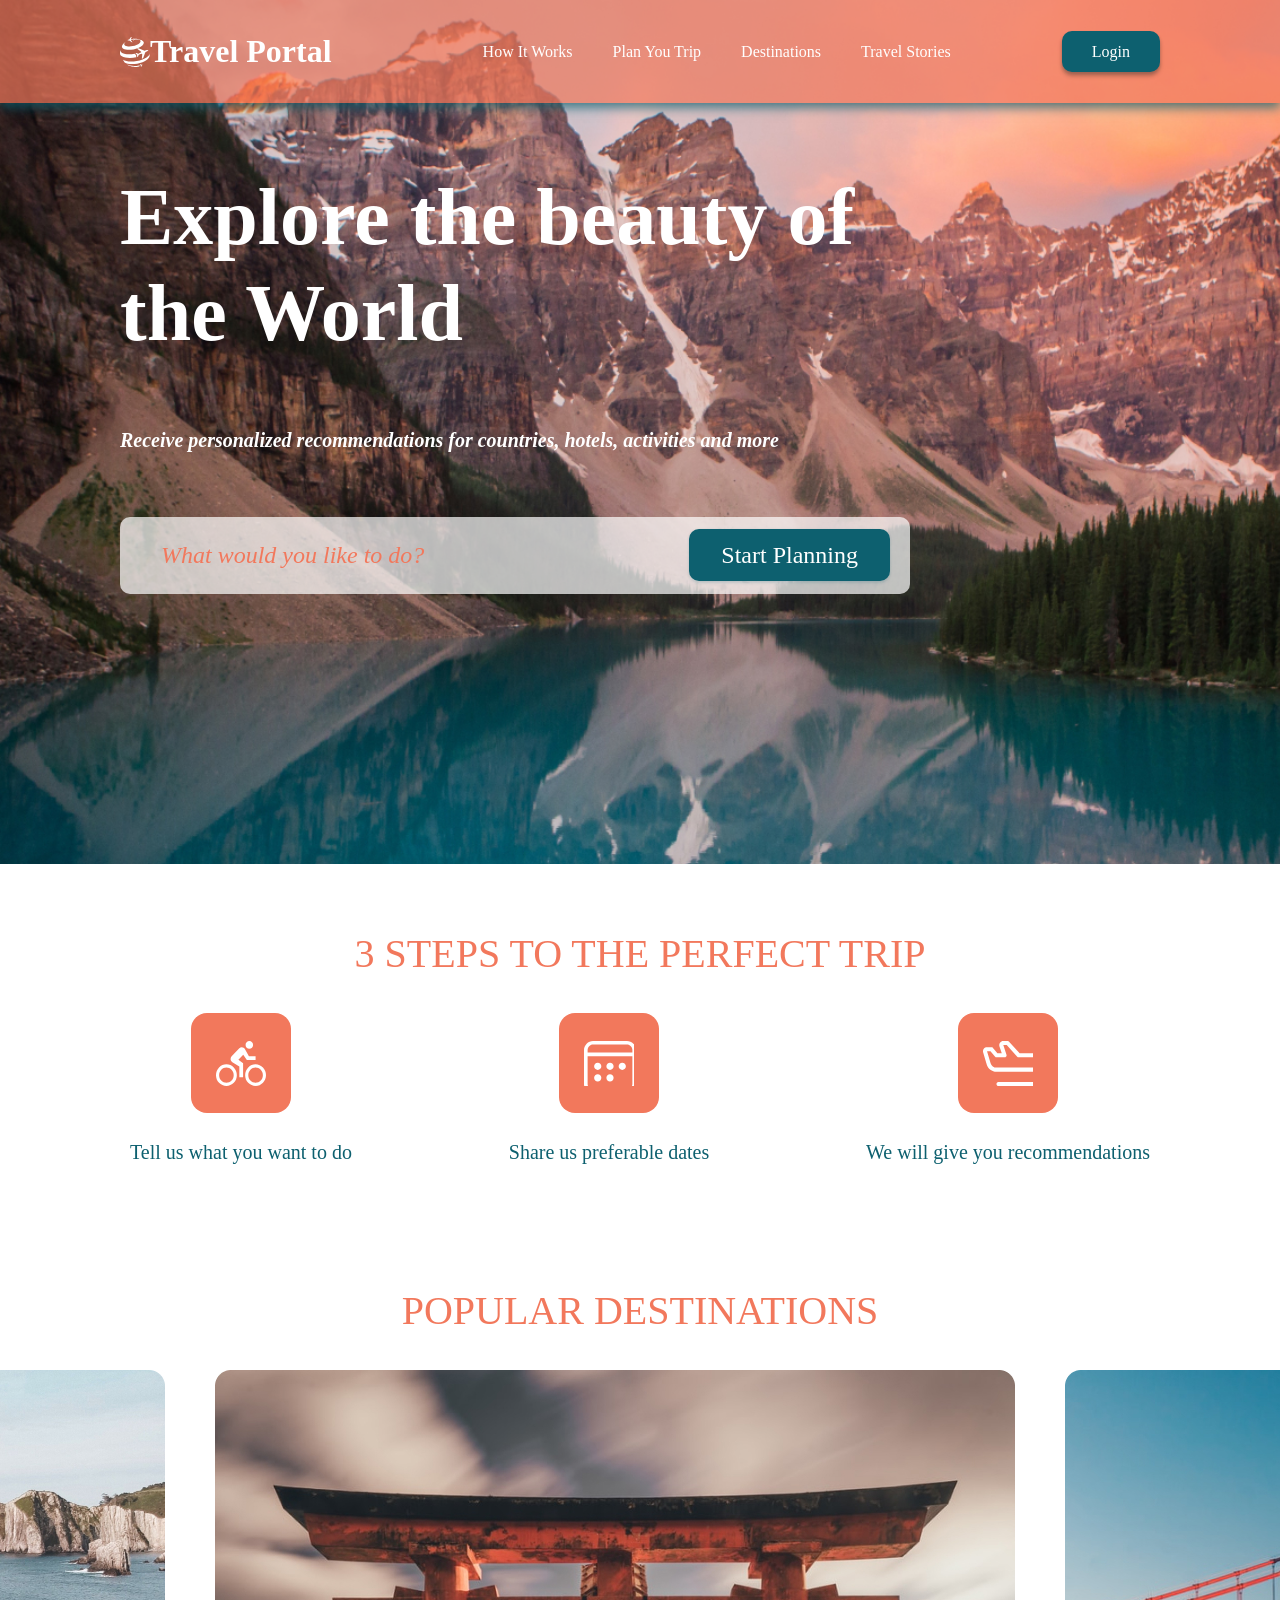
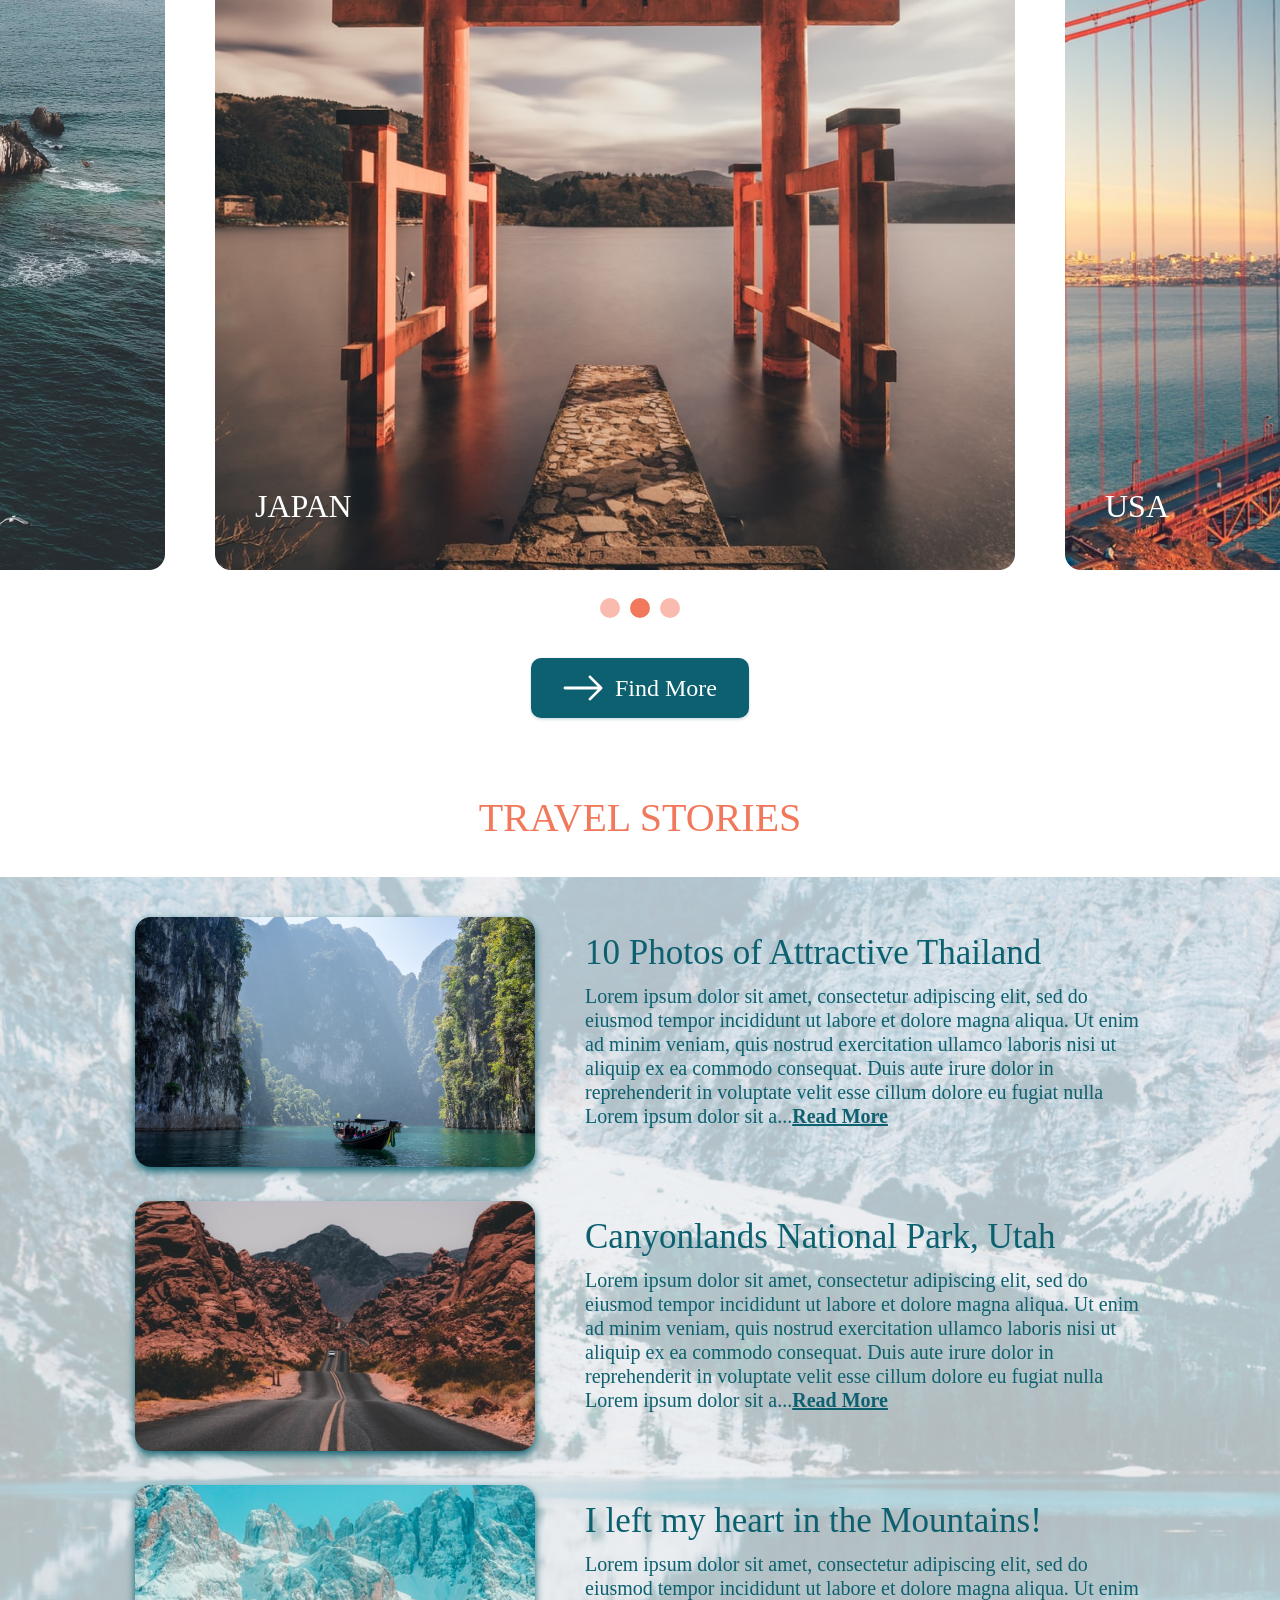
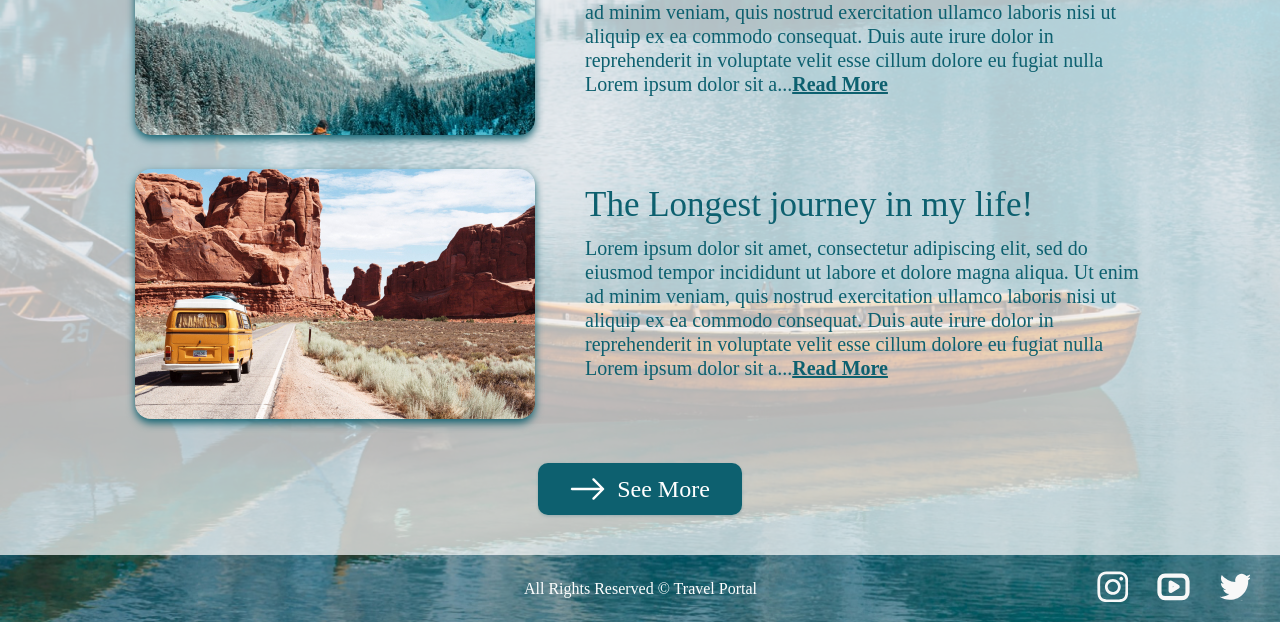
==== travel/index.html @ 85b01e24 "feat: popup" ====
<!DOCTYPE html>
<html lang="zxx">
<head>
    <meta charset="UTF-8">
    <meta http-equiv="X-UA-Compatible" content="IE=edge">
    <meta name="viewport" content="width=device-width, initial-scale=1.0">
    <title>travel</title>
    <link rel="stylesheet" href="../travel/style.css">
</head>
<body>
    <div class="pop-up hidden">
        <div class="pop-up_content">
            <p class="pop-up_name">Log in to your account</p>
            <div>
                <button class="facebook_button"><span class="ico ico_facebook"></span>Sign In with Facebook</button>
            </div>
            <div>
                <button class="google_button"><span class="ico ico_google"></span>Sign In with Google</button>
            </div>
            <div class="OR_popup">
                <div><img src="../travel/images/Line 1.jpg" alt="line"></div>
                <p class="OR_text">or</p>
                <div><img src="../travel/images/Line 2.jpg" alt="line"></div>
            </div>
        </div>
    </div>
<div class="backgraund_header_preview">
        <header class="header">
            <div class="header_rectangle">
                <div class="logo_line">
                    <a href="#" class="logo">
                        <object type="image/svg+xml" data="../travel/images/VectorHeader.svg" class="logo_object"></object>
                    </a>
                    <p class="logo_name">Travel Portal</p>
                </div>
                <nav class="header_navigation">
                    <ul class="navigation">
                        <li class="navigation_link"><a href="#steps">How It Works</a></li>
                        <li class="navigation_link"><a href="#steps">Plan You Trip</a></li>
                        <li class="navigation_link"><a href="#dest">Destinations</a></li>
                        <li class="navigation_link"><a href="#story">Travel Stories</a></li>
                        <li class="navigation_link Account">Account</li>
                        <li class="navigation_link SocialMedia"><a href="#footer">Social Media</a></li>
                    </ul>
                </nav>
                <span class="hamburger">
                    <span class="hamburger_line"></span>
                </span>
                <div class="header_button">
                    <button class="button_login">Login</button>
                </div>
            </div>
        </header>
        <main class="main">
            <section class="preview">
                <div class="explore_rectangle">
                    <h1>Explore the beauty of the World</h1>
                    <p class="explore_text">Receive personalized recommendations for countries, hotels, activities and more</p>
                    <div class="search_rectangle">
                        <p class="search_text">What would you like to do?</p>
                        <div class="search_button">
                            <button class="button">Start Planning</button>
                        </div>
                    </div>
                </div>
            </section>
</div>
            <section class="steps">
                <div  class="stepsh2">
                    <h2><a name="steps"></a>3 STEPS TO THE PERFECT TRIP</h2>
                </div>
                <div class="three_steps">
                    <div class="step">
                        <div class="step_icon">
                            <span class="icon_square">
                                <span class="ico ico_bycicle"></span>
                            </span>
                        </div>
                        <h4>Tell us what you want to do</h4>
                    </div>
                    <div class="step">
                        <div class="step_icon">
                            <span class="icon_square">
                                <span class="ico ico_calendar"></span>
                            </span>
                        </div>
                        <h4>Share us preferable dates</h4>
                    </div>
                    <div class="step">
                        <div class="step_icon">
                            <span class="icon_square">
                                <span class="ico ico_fly"></span>
                            </span>
                        </div>
                        <h4>We will give you recommendations</h4>
                    </div>            
                </div>
            </section>
            <section class="destinations">
                <div class="destinations_name">
                    <h2><a name="dest"></a>POPULAR DESTINATIONS</h2>
                </div>
                <div class="destination">
                    <div class="destination1">
                        <div class="destination_img">
                            <img src="../travel/images/Rectangle 23.jpg" alt="SPAIN">
                            <p class="destination_text">SPAIN</p>
                        </div>
                    </div>
                    <div class="destination2">
                        <div class="destination_img">
                            <img src="../travel/images/Rectangle 24.jpg" alt="JAPAN">
                            <p class="destination_text">JAPAN</p>
                        </div>
                    </div>
                    <div class="destination2S">
                        <div class="destinationS_img">
                            <img src="../travel/images/Rectangle 23S.jpg" alt="SPAIN">
                            <p class="destinationS_text">SPAIN</p>
                        </div>
                    </div>
                    <div class="destination3">
                        <div class="destination_img">
                            <img src="../travel/images/Rectangle 25.jpg" alt="USA">
                            <p class="destination_text">USA</p>
                        </div>
                    </div>
                </div>
                <div class="ellipse">
                    <span class="ellipse1"></span>
                    <span class="ellipse2"></span>
                    <span class="ellipse3"></span>
                </div>
                <div class="destination_button">
                    <button class="button button_dist"><img class="buttondist_img" src="../travel/images/arrow.svg" alt="butdistim"><img class="buttondistS_img" src="../travel/images/arrS.svg" alt="butdistim">Find More</button>
                </div>
            </section>
            <section class="stories">
                <div class="storie_name">
                    <h2><a name="story"></a>TRAVEL STORIES</h2>
                </div>
                <div class="backgroundstoriefoot">
                <div class="fon">
                    <div class="stories4">
                        <div class="story">
                            <div class="story_img1">
                                <img class="story_img" src="../travel/images/Rectangle 29.jpg" alt="Thailand">
                                <img class="storyS_img" src="../travel/images/Rectangle15S.jpg" alt="Thailand">
                            </div>
                            <div class="story_info">
                                <h3>10 Photos of Attractive Thailand</h3>
                                <p class="story_text">Lorem ipsum dolor sit amet, consectetur adipiscing elit, sed do eiusmod tempor incididunt ut labore et dolore magna aliqua. Ut enim ad minim veniam, quis nostrud exercitation ullamco laboris nisi ut aliquip ex ea commodo consequat. Duis aute irure dolor in reprehenderit in voluptate velit esse cillum dolore eu fugiat nulla Lorem ipsum dolor sit a...<a href="#"><b><u>Read More</u></b></a></p>
                            </div>
                        </div>
                        <div class="story">
                            <div class="story_img2">
                                <img class="story_img" src="../travel/images/Rectangle 30.jpg" alt="USA">
                                <img class="storyS_img" src="../travel/images/Rectangle16S.jpg" alt="USA">
                            </div>
                            <div class="story_info">
                                <h3>Canyonlands National Park, Utah</h3>
                                <p class="story_text">Lorem ipsum dolor sit amet, consectetur adipiscing elit, sed do eiusmod tempor incididunt ut labore et dolore magna aliqua. Ut enim ad minim veniam, quis nostrud exercitation ullamco laboris nisi ut aliquip ex ea commodo consequat. Duis aute irure dolor in reprehenderit in voluptate velit esse cillum dolore eu fugiat nulla Lorem ipsum dolor sit a...<a href="#"><b><u>Read More</u></b></a></p>
                            </div>
                        </div>
                        <div class="story">
                            <div class="story_img3">
                                <img class="story_img" src="../travel/images/Rectangle 31.jpg" alt="Mountain">
                                <img class="storyS_img" src="../travel/images/Rectangle27S.jpg" alt="Mountain">
                            </div>
                            <div class="story_info">
                                <h3>I left my heart in the Mountains!</h3>
                                <p class="story_text">Lorem ipsum dolor sit amet, consectetur adipiscing elit, sed do eiusmod tempor incididunt ut labore et dolore magna aliqua. Ut enim ad minim veniam, quis nostrud exercitation ullamco laboris nisi ut aliquip ex ea commodo consequat. Duis aute irure dolor in reprehenderit in voluptate velit esse cillum dolore eu fugiat nulla Lorem ipsum dolor sit a...<a href="#"><b><u>Read More</u></b></a></p>
                            </div>
                        </div>
                        <div class="story">
                            <div class="story_img4">
                                <img class="story_img" src="../travel/images/Rectangle 32.jpg" alt="Journey">
                                <img class="storyS_img" src="../travel/images/Rectangle17S.jpg" alt="Journey">
                            </div>
                            <div class="story_info">
                                <h3>The Longest journey in my life!</h3>
                                <p class="story_text">Lorem ipsum dolor sit amet, consectetur adipiscing elit, sed do eiusmod tempor incididunt ut labore et dolore magna aliqua. Ut enim ad minim veniam, quis nostrud exercitation ullamco laboris nisi ut aliquip ex ea commodo consequat. Duis aute irure dolor in reprehenderit in voluptate velit esse cillum dolore eu fugiat nulla Lorem ipsum dolor sit a...<a href="#"><b><u>Read More</u></b></a></p>
                            </div>
                        </div>
                    </div>
                    <div class="stories_button">
                        <button class="button button_story"><img class="buttonstory_img" src="../travel/images/arrow.svg" alt="butstor"><img class="buttondistS_img" src="../travel/images/arrS.svg" alt="butdistim">See More</button>
                    </div>
                </div>
                    <footer>
                        <div class="text">
                            <p class="text_footer">All Rights Reserved © Travel Portal</p>
                        </div>    
                        <div class="social"><a name="footer"></a>
                            <ul class="footer_ico">
                                <a href="https://rs.school/js-stage0/" target="_blank"><li class="ico ico_insta"></li></a>
                                <a href="https://github.com/IlyaPluh" target="_blank"><li class="ico ico_youtube"></li> </a>                                  
                                <a href="https://www.linkedin.com/in/ilyaandryianau/" target="_blank"><li class="ico ico_twitter"></li></a>
                            </ul>
                        </div>
                    </footer>
                </div>    
            </section>
        </main>
        <script src="https://code.jquery.com/jquery-3.3.1.js"></script>
        <script src="../travel/index.js"></script>
    </body>
</html>
---- travel/style.css ----
html {
    scroll-behavior: smooth;
    /* overflow-x: hidden; */
  }

body {
    max-width: 1440px;
    margin: 0 auto;
    padding: 0; 
}

a {
    text-decoration: none;
    color: inherit;
}

h1 {
    font-family: 'Aleo';
    font-style: normal;
    font-weight: 700;
    font-size: 80px;
    line-height: 96px;
    color: #FFFFFF;
}

h2 {
    font-family: 'Red Hat Text';
    font-style: normal;
    font-weight: 500;
    font-size: 40px;
    line-height: 53px;
    color: #F2785C;
}

h3 {
    font-family: 'Aleo';
    font-style: normal;
    font-weight: 400;
    font-size: 35px;
    line-height: 42px;
    color: #0D606F;
    /* margin: 0 0 40px 0; */
    margin: 0;
}

h4 {
    font-family: 'Aleo';
    font-style: normal;
    font-weight: 400;
    font-size: 20px;
    line-height: 24px;
    color: #0D606F;
}


/* Создаем popup */
.pop-up {
    display: flex;
    align-items: center;
    justify-content: center;
    width: 100%;
    height: 100%;
    position: fixed;
    left: 0;
    top: 0;
    background-color: rgba(20,20,20, 0.3);
    z-index: 1;
}
.hidden {
    visibility: hidden;
}
.pop-up_content {
    /* position: relative; */
    overflow: auto;
    width: 650px;
    height: 90%;
    background: linear-gradient(177.09deg, #FFFFFF 6.15%, #0D606F 202.69%);
    box-shadow: 0px 4px 4px rgba(0, 0, 0, 0.25);
    border-radius: 16px;
    display: flex;
    flex-direction: column;
    align-items: center;
}
.pop-up_name {
    font-family: 'Aleo';
    font-style: normal;
    font-weight: 700;
    font-size: 32px;
    line-height: 38px;
    color: #0D606F;
}
.facebook_button {
    font-family: 'Red Hat Text';
    font-style: normal;
    font-weight: 400;
    font-size: 20px;
    line-height: 26px;
    color: #FFFFFF;
    background: #1877F2;
    box-shadow: 0px 0px 3px rgba(13, 96, 111, 0.08), 0px 2px 3px rgba(13, 96, 111, 0.16);
    border-radius: 10px;
    cursor: pointer;
    border: none;
    transition: all .3s;
    display: flex;
    justify-content: center;
    padding: 15px 160px;
}
.facebook_button:hover {
    color: #F2785C;
}
.ico_facebook {
    background-image: url(../travel/images/face.svg);
    width: 23px;
    height: 22.86px;
    padding: 0 15px 0 0;
    background-repeat: no-repeat;
}
.google_button {
    font-family: 'Red Hat Text';
    font-style: normal;
    font-weight: 400;
    font-size: 20px;
    line-height: 26px;
    color: #0D606F;
    background: #FFFFFF;
    box-shadow: 0px 0px 3px rgba(13, 96, 111, 0.08), 0px 2px 3px rgba(13, 96, 111, 0.16);
    border-radius: 10px;
    cursor: pointer;
    border: none;
    transition: all .3s;
    display: flex;
    justify-content: center;
    padding: 15px 170px;
    margin-top: 20px;
}
.google_button:hover {
    color: #F2785C;
}
.ico_google {
    background-image: url(../travel/images/Untitled.svg);
    width: 24px;
    height: 24px;
    padding: 0 15px 0 0;
    background-repeat: no-repeat;
}
.OR_popup {
    display: flex;
    padding: 30px 0;
}
.OR_text {
    font-family: 'Aleo';
    font-style: normal;
    font-weight: 700;
    font-size: 20px;
    line-height: 24px;
    /* identical to box height */
    color: rgba(13, 96, 111, 0.5);
    margin: auto;
    padding: 0 9px;
}

/* popup закончен */



.backgraund_header_preview {
    background-image: url(../travel/images/main.jpg);
    background-size: cover;
    background-repeat: no-repeat;
}

header {
    background: rgba(242, 120, 92, 0.7);
    padding: 0 120px 0 120px;
    box-shadow: 0px 5px 10px rgba(13, 96, 111, 0.7);
}

.logo_name {
    font-family: 'Magra';
    font-style: normal;
    font-weight: 600;
    font-size: 32px;
    line-height: 39px;
    color: #FFFFFF;
    transition: all .3s;
}

.logo {
    display: flex;
}

.logo_object {
    width: 30px;
    width: 30px;
}

.logo_line {
    display: flex;
    cursor: pointer;
    align-items: center;
}
.logo_name:hover {
    color: gray;
}

.header_rectangle {
    display: flex;
    align-items: center;
    justify-content: space-between;
}

.navigation {
    display: flex;
    font-family: 'Red Hat Text';
    font-style: normal;
    font-weight: 500;
    font-size: 16px;
    line-height: 21px;
    color: #FFFFFF;
}

.navigation_link {
    list-style: none;
    padding: 0 20px;
    cursor: pointer;
    transition: all .3s;
    scroll-behavior: smooth;
}
.navigation_link:hover {
    color: gray;
}

.button_login {
    padding: 10px 30px;
    font-family: 'Red Hat Text';
    font-style: normal;
    font-weight: 500;
    font-size: 16px;
    line-height: 21px;
    color: #FFFFFF;
    background: #0D606F;
    box-shadow: 0px 4px 4px rgba(0, 0, 0, 0.25), 0px 2px 3px rgba(13, 96, 111, 0.16);
    border-radius: 10px;
    justify-content: center;
    cursor: pointer;
    transition: all .3s;
    border: none
}
.button_login:hover {
    color: gray;
}

.preview {
    display: flex;
    padding: 0px 370px 270px 120px;
}

.explore_text {
    font-family: 'Aleo';
    font-style: italic;
    font-weight: 700;
    font-size: 20px;
    line-height: 24px;
    color: #FFFFFF;
    padding: 0 0 45px 0;
}

.search_text {
    font-family: 'Aleo';
    font-style: italic;
    font-weight: 400;
    font-size: 24px;
    line-height: 29px;
    color: #F2785C;
}

.button {
    padding: 10px 32px;
    background: #0D606F;
    box-shadow: 0px 0px 3px rgba(13, 96, 111, 0.08), 0px 2px 3px rgba(13, 96, 111, 0.16);
    border-radius: 10px;
    font-family: 'Red Hat Text';
    font-style: normal;
    font-weight: 500;
    font-size: 24px;
    line-height: 32px;
    color: #FFFFFF;
    cursor: pointer;
    transition: all .3s;
    border: none
}
.button:hover {
    color: gray;
}

.search_rectangle {
    display: flex;
    align-items: center;
    justify-content: space-between;
    background: rgba(255, 255, 255, 0.7);
    border-radius: 10px;
    padding: 0 20px 0 41px;
}

.stepsh2 {
    display: flex;
    justify-content: center;
    padding: 30px 0 0 0;
}

.three_steps {
    display: flex;
    align-items: center;
    justify-content: space-between;
    padding: 0 130px 30px 130px;
}

.ico {
    cursor: pointer;
    display: inline-block;
}

.icon_square {
    width: 100px;
    height: 100px;
    border-radius: 16px;
    background: #F2785C;
    display: inline-flex;
    align-items: center;
    justify-content: center;
}

.step_icon {
    width: 100px;
    height: 100px;
    display: inline-flex;
    align-items: center;
    justify-content: center;
}

.ico_bycicle {
    background-image: url(../travel/images/byke.svg);
    width: 50px;
    height: 45px;
}
.ico_calendar {
    background-image: url(../travel/images/cal.svg);
    width: 50px;
    height: 45px;
}
.ico_fly {
    background-image: url(../travel/images/fly.svg);
    width: 50px;
    height: 45px;
}

.step {
    text-align: center;
}

.destinations_name {
    display: flex;
    justify-content: center;
    padding: 30px 0 0 0;
}

.destination {
    display: flex;
    justify-content: center;
    overflow: hidden;
}

.destination_img {
    padding: 0 50px 0 0;
    position: relative;
    text-align: center;
    color: white;
}

.destination_text {
    position: absolute;
    bottom: 15px;
    left: 40px;
    font-family: 'Red Hat Text';
    font-style: normal;
    font-weight: 500;
    font-size: 32px;
    line-height: 42px;
}

.ellipse{
    display: flex;
    justify-content: center;
    padding: 24px 0 0 0;
}
.ellipse1 {
    width: 20px;
    height: 20px;
    background: rgba(242, 120, 92, 0.5);
    border-radius: 50%;
    margin-right: 10px;
    cursor: pointer;
}
.ellipse2 {
    width: 20px;
    height: 20px;
    background: #F2785C;
    border-radius: 50%;
    margin-right: 10px;
    cursor: pointer;
}
.ellipse3 {
    width: 20px;
    height: 20px;
    background: rgba(242, 120, 92, 0.5);
    border-radius: 50%;
    cursor: pointer;
}

.destination_button {
    display: flex;
    justify-content: center;
    padding: 40px 0 40px 0;
}

.button_dist {
    display: flex;
    align-items: center;
}

.buttondist_img {
    width: 40px;
    height: 40px;
    padding: 0 12px 0 0;
}
.buttondistS_img {
    display: none;
}
.storie_name {
    display: flex;
    justify-content: center;
}
.stories4 {
    padding: 40px 120px 10px 120px;
}
.story {
    display: flex;
    /* align-items: center;
    padding: 30px 120px 0 120px; */
    padding: 0 15px;
    align-items: unset;
}

.story_img {
    filter: drop-shadow(0px 4px 4px #0D606F);
    border-radius: 16px;
}
.story_img1 {
    padding: 0 40px 30px 0;
}
.story_img2 {
    padding: 0 40px 30px 0;
}
.story_img3 {
    padding: 0 40px 30px 0;
}
.story_img4 {
    padding: 0 40px 30px 0;
}
.story_text {
    font-family: 'Aleo';
    font-style: normal;
    font-weight: 400;
    font-size: 20px;
    line-height: 24px;
    color: #0D606F;

    margin: 10px 0 0 0;
}

.story_info {
    /* padding: 0 0 0 40px; */
    padding-left: 10px;
    padding-top: 15px;
}

.stories_button {
    display: flex;
    justify-content: center;
    padding: 0px 0 40px 0;
}

.button_story {
    display: flex;
    align-items: center;
}

.buttonstory_img {
    width: 35px;
    height: 22px;
    padding: 0 12px 0 0;
}

.backgroundstoriefoot {
    background-image: url(../travel/images/foot.jpg);
    background-size: cover;
    background-repeat: no-repeat;
}

.fon {
    background: rgba(255, 255, 255, 0.7);
}

footer {
    display: flex;
    justify-content: flex-end;
    align-items: center;
}

.social {
    padding-right: 30px;
    align-items: center;
}

.text {
    padding-right: 300px;
}

.text_footer{
    font-family: 'Red Hat Text';
    font-style: normal;
    font-weight: 500;
    font-size: 16px;
    line-height: 21px;
    color: #FFFFFF;
}

.footer_ico {
    align-items: center;
}

.ico_insta {
    background-image: url(../travel/images/insta.svg);
    width: 31px;
    height: 31px;
    margin-right: 25px;
}

.ico_youtube {
    background-image: url(../travel/images/youtube.svg);
    width: 33px;
    height: 28px;
    margin-right: 25px;
    margin-bottom: 1px;
}

.ico_twitter {
    background-image: url(../travel/images/twit.svg);
    width: 31px;
    height: 28px;
    margin-bottom: 1px;
}

.hamburger {
    display: none;
    width: 35px;
    height: 32px;
    position: relative;
    margin: 8px 4.4px;
}
.hamburger:before{
    position: absolute;
    display: inline-block;
    background: #FFFFFF;
    border-radius: 5px;
    height: 2.7px;
    width: 100%;
    top: 0;
    left: 0;
    content: "";
}
.hamburger:after{
    position: absolute;
    display: inline-block;
    background: #FFFFFF;
    border-radius: 5px;
    height: 2.7px;
    width: 100%;
    bottom: 0;
    left: 0;
    content: "";
}
.hamburger_line {
    content: "";
    position: absolute;
    display: inline-block;
    background: #FFFFFF;
    border-radius: 5px;
    height: 2.7px;
    width: 100%;
    top: calc(50% - 1px);
    left: 0;
}

.destination2S {
    display: none;
}
.storyS_img {
    display: none;
}
.Account {
    display: none;
}
.SocialMedia {
    display: none;
}




@media screen and (max-width: 390px) {
    /* Делаем popup для mobile */



    
    .hamburger {
        display: inline-block;
        margin: 0;
    }
    .logo_name {
        display: none;
    }
    .Account {
        display: block;
    }
    .SocialMedia {
        display: block;
    }
    .header_navigation {
        display: none;
        background: #F2785C;
        border-radius: 10px;
    }
    .navigation {
        display: contents;
    }
    .header_button {
        display: none;
    }
    .logo_line {
        justify-content: space-between;
        /* width: 100%; */
    }
    .header_navigation {
        margin: -40px 0;
    }
    .header {
        padding: 45px 25px 0 16px;
        box-shadow: none;
        background: none;
        background: linear-gradient(180deg, #0D606F 0%, rgba(13, 96, 111, 0) 25.1%);
    }
    .backgraund_header_preview {
        background-image: url(../travel/images/garrett-parker-DlkF4-dbCOU-unsplash\ 1.jpg);
        background-size: auto;
        background-repeat: no-repeat;
    }
    h1 {
        display: none;
    }
    .explore_text {
        display: none;
    }
    .search_text {
        font-size: 14px;
        line-height: 17px;
        padding-right: 60px;
    }
    .button {
        font-size: 11px;
        line-height: 15px;
        padding: 7px 9px;
    }
    .preview {
        padding: 50px 15px 60px 15px;
    }
    body {
        max-width: 390px;
    }
    h2 {
        font-size: 14px;
        line-height: 19px;
    }
    .stepsh2 {
        padding: 10px 0;
    }
    .three_steps {
        padding: 0;
        text-align: center;
        align-items: unset;
    }
    h4 {
        font-size: 10px;
        line-height: 12px;
    }
    .step {
        padding: 0 15px;
        width: 90px;
    }
    .step_icon {
        width: 70px;
        height: 70px;
    }
    .icon_square {
        width: 70px;
        height: 70px;
    }
    .ico_bycicle {
        background-image: url(../travel/images/bykeS.svg);
        width: 35px;
        height: 32px;
    }
    .ico_calendar {
        background-image: url(../travel/images/calS.svg);
        width: 35px;
        height: 35px;
    }
    .ico_fly {
        background-image: url(../travel/images/flyS.svg);
        width: 40px;
        height: 30px;
    }
    .destinations_name {
        padding: 0 0 10px 0;
    }
    .destination1 {
        display: none;
    }
    .destination3 {
        display: none;
    }
    .destination2 {
        display: none;
        /* background-image: url(../travel/images/Rectangle\ 23S.jpg);
        width: 360px;
        height: 210px;
    }
    .destination_img{
        display: none; */
    }
    .destination2S {
        display: block;
    }
    .destinationS_img {
        position: relative;
        text-align: center;
        color: white;
    }
    .destinationS_text {
        font-family: 'Red Hat Text';
        font-style: normal;
        font-weight: 500;
        font-size: 20px;
        line-height: 26px;
        color: #FFFFFF;
        position: absolute;
        top: -10px;
        left: 15px;
    }
    .ellipse {
        position: absolute;
        top: 650px;
        left: 172px;
    }
    .ellipse1 {
        width: 8px;
        height: 8px;
    }
    .ellipse2 {
        width: 8px;
        height: 8px;
    }
    .ellipse3 {
        width: 8px;
        height: 8px;
    }
    .buttondist_img {
        display: none;
    }
    .buttondistS_img {
        display: block;
        width: 9px;
        height: 5px;
        padding-right: 5px;

    }
    .destination_button {
        padding: 10px 0;
    }
    .backgroundstoriefoot {
        background-image: url(../travel/images/Rectangle\ 27S.jpg);
        background-size: auto;
    }
    h3 {
        font-size: 11px;
        line-height: 13px;
        margin: 0;
    }
    .stories4 {
        padding: 0;
    }
    .story_text {
        font-size: 9px;
        line-height: 11px;
        margin: 10px 0 0 0;
    }
    .story_img {
        display: none;
    }
    .storyS_img {
        display: block;
        filter: drop-shadow(0px 4px 4px #0D606F);
        border-radius: 16px;
    }
    .story {
        padding: 0 15px;
        align-items: unset;
    }
    .story_info {
        padding-left: 10px;
        padding-top: 15px;
    }
    .story_img1 {
        padding: 10px 0 5px 0;
    }
    .story_img2 {
        padding: 10px 0 5px 0;
    }
    .story_img3 {
        padding: 10px 0 5px 0;
    }
    .story_img4 {
        padding: 10px 0 5px 0;
    }
    .buttonstory_img {
        display: none;
    }
    .stories_button {
        padding: 10px 0;
    }
    .text {
        display: none;
    }
    footer {
        justify-content: center;
    }
    .footer_ico {
        padding: 0;
    }
    .social {
        padding-right: 0;
    }
}
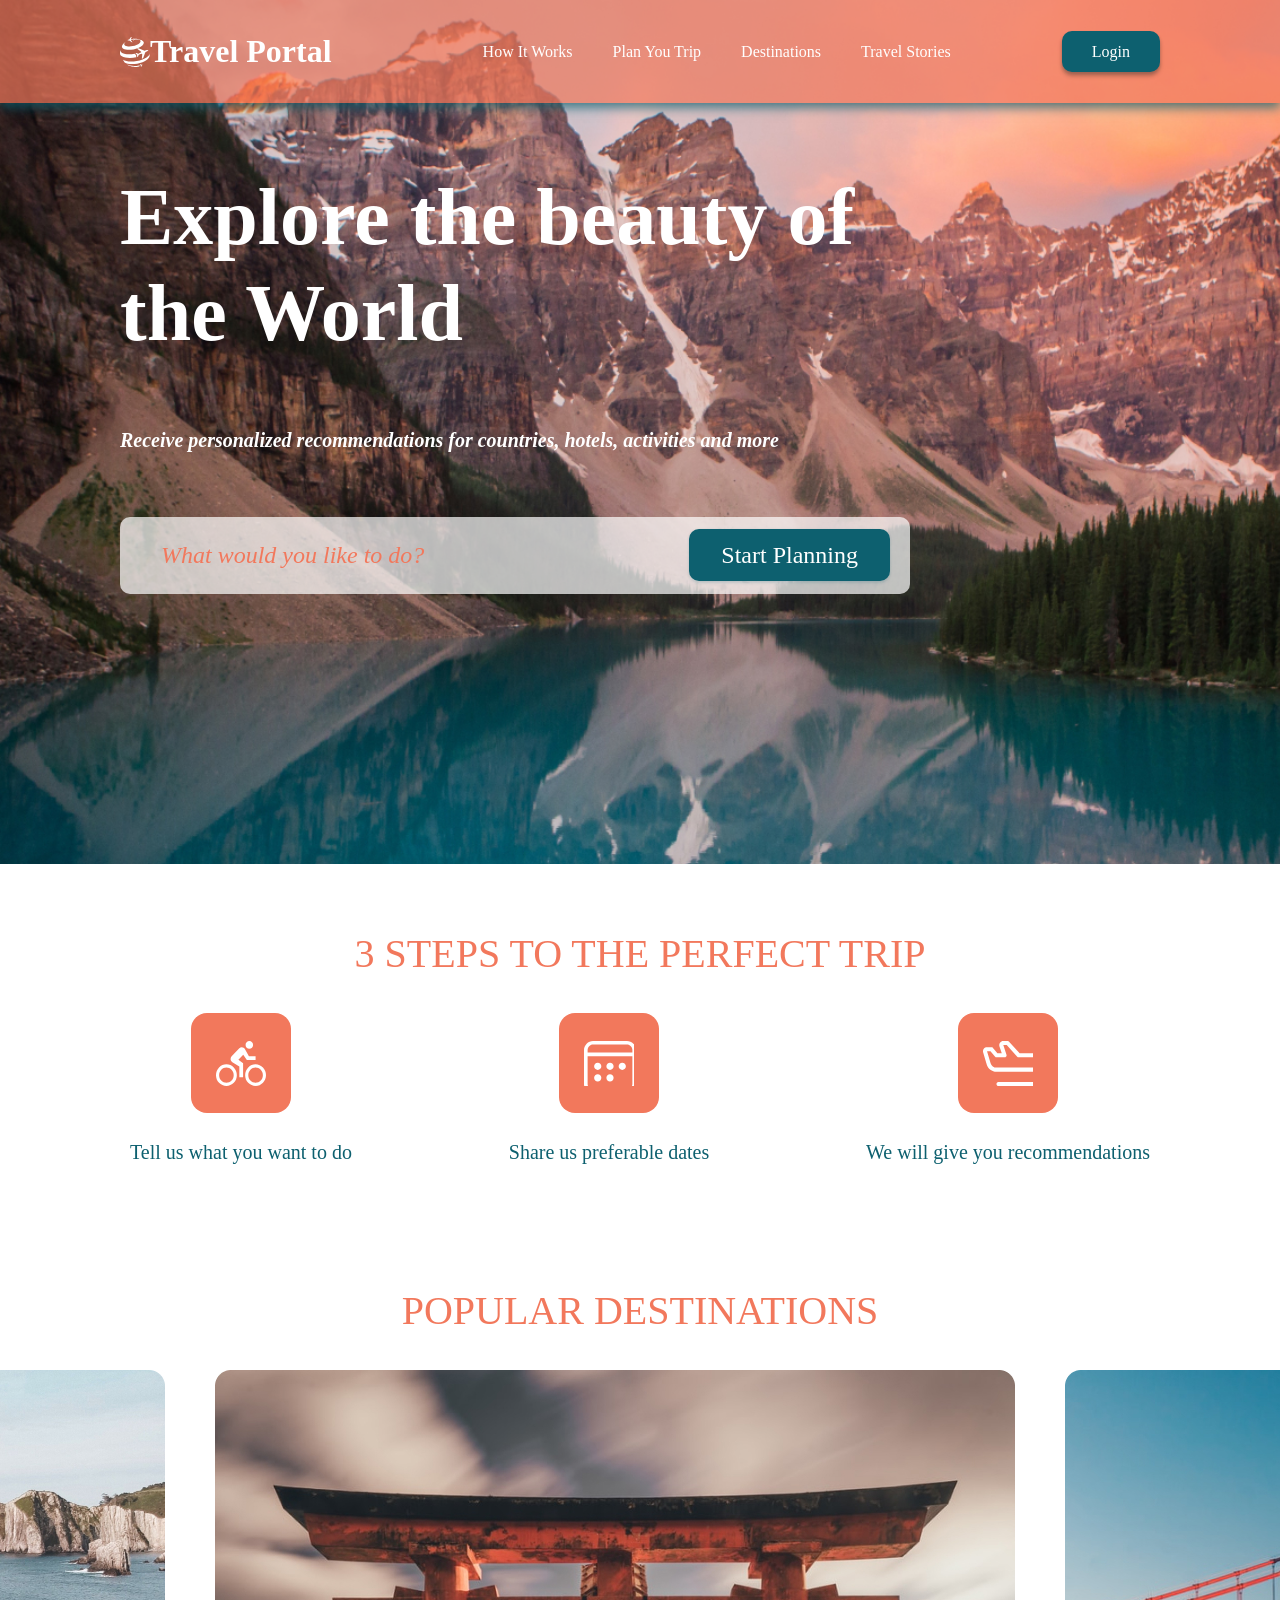
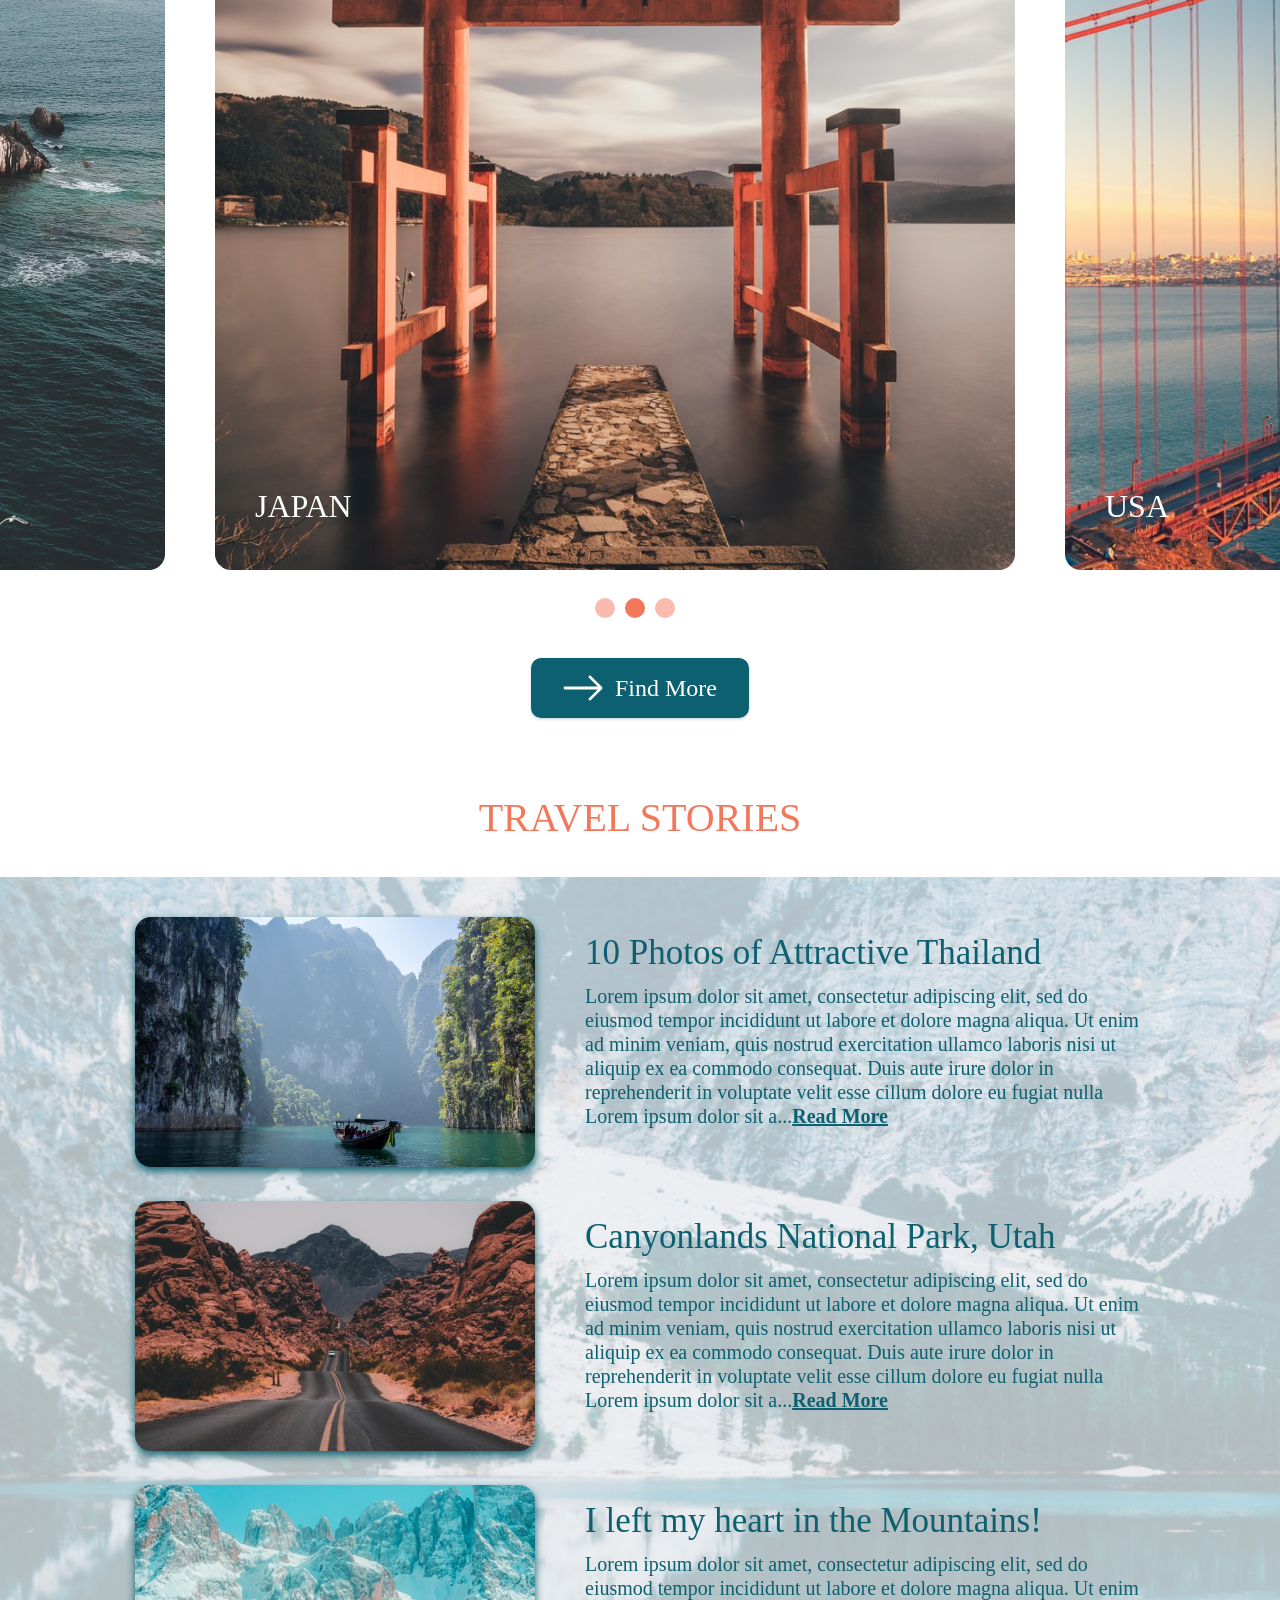
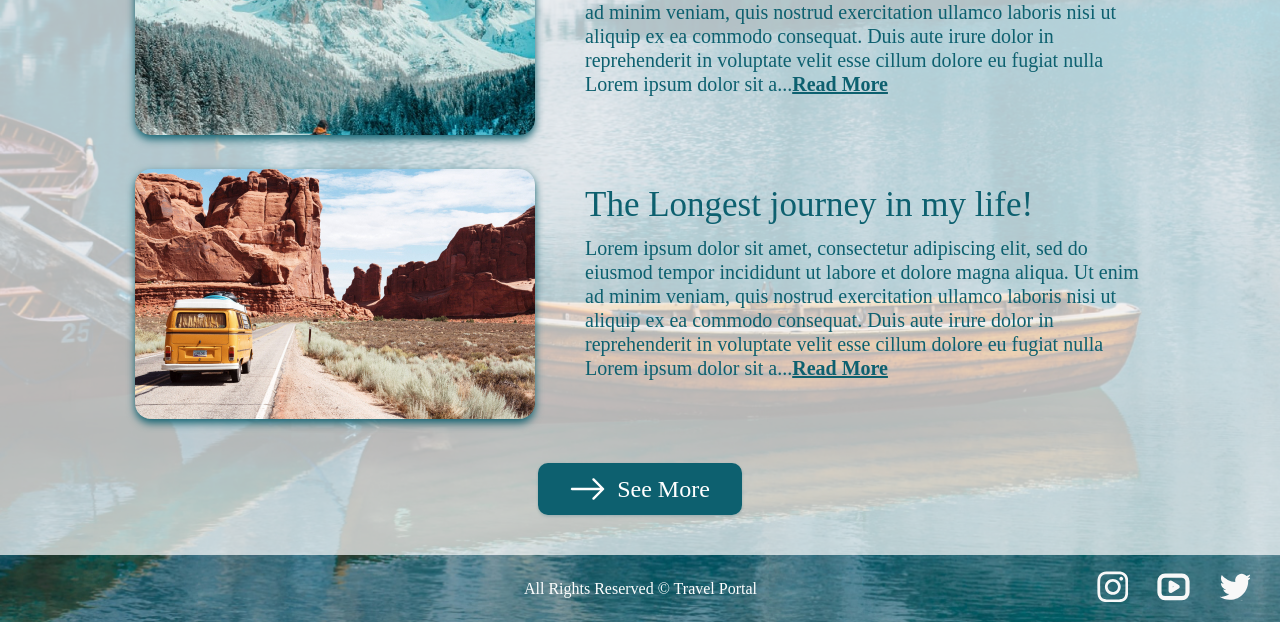
==== commit ff8e07b4: "init: all done" ====
--- a/travel/index.html
+++ b/travel/index.html
@@ -10,17 +10,37 @@
 <body>
     <div class="pop-up hidden">
         <div class="pop-up_content">
-            <p class="pop-up_name">Log in to your account</p>
-            <div>
+            <p class="pop-up_name tooglenone">Log in to your account</p>
+            <p class="pop-up_name2 toogleblock">Create account</p>
+            <div class="button_facebook tooglenone">
                 <button class="facebook_button"><span class="ico ico_facebook"></span>Sign In with Facebook</button>
             </div>
-            <div>
+            <div class="button_google tooglenone">
                 <button class="google_button"><span class="ico ico_google"></span>Sign In with Google</button>
             </div>
-            <div class="OR_popup">
-                <div><img src="../travel/images/Line 1.jpg" alt="line"></div>
+            <div class="OR_popup tooglenone">
+                <div class="line1"><img class="line1_img" src="../travel/images/Line 1.jpg" alt="line"></div>
                 <p class="OR_text">or</p>
-                <div><img src="../travel/images/Line 2.jpg" alt="line"></div>
+                <div class="line2"><img class="line2_img" src="../travel/images/Line 2.jpg" alt="line"></div>
+            </div>
+            <div class="popup_email">
+                <p class="email">E-mail</p>
+                <input type="text" class="email_input">
+            </div>
+            <div class="popup_pass">
+                <p class="pass">Password</p>
+                <input type="password" class="pass_input">
+            </div>
+            <div class="button_signin">
+                <button class="signin_button tooglenone">Sign In</button>
+                <button class="signup_button toogleblock">Sign Up</button>
+            </div>
+            <p class="forgotpass tooglenone">Forgot Your Password?</p>
+            <div class="line3"><img class="line3_img1" src="../travel/images/Line 1.jpg" alt="line"><img class="line3_img2" src="../travel/images/Line 2.jpg" alt="line"></div>
+            <div class="accreg">
+                <p class="account tooglenone">Don’t have an account?</p>
+                <p class="account2 toogleblock">Already have an account?</p>
+                <p class="reg">Register</p>
             </div>
         </div>
     </div>
@@ -100,6 +120,12 @@
                 <div class="destinations_name">
                     <h2><a name="dest"></a>POPULAR DESTINATIONS</h2>
                 </div>
+                <span class="ico ico_arrl"><svg width="15" height="26" viewBox="0 0 15 26" xmlns="http://www.w3.org/2000/svg">
+                    <path d="M14.0757 24.9325C14.4272 24.5809 14.6246 24.1041 14.6246 23.6069C14.6246 23.1097 14.4272 22.6329 14.0757 22.2813L4.7944 13L14.0757 3.71875C14.4172 3.36512 14.6062 2.89149 14.6019 2.39987C14.5976 1.90825 14.4005 1.43798 14.0528 1.09034C13.7052 0.742699 13.2349 0.545507 12.7433 0.541237C12.2517 0.536964 11.778 0.725954 11.4244 1.0675L0.817529 11.6744C0.466021 12.026 0.268555 12.5028 0.268555 13C0.268555 13.4972 0.466021 13.974 0.817529 14.3256L11.4244 24.9325C11.776 25.284 12.2528 25.4815 12.75 25.4815C13.2472 25.4815 13.724 25.284 14.0757 24.9325Z" fill="#F2785C"/>
+                    </svg></span>
+                    <span class="ico ico_arr"><svg width="15" height="26" viewBox="0 0 15 26"  xmlns="http://www.w3.org/2000/svg">
+                        <path d="M0.924346 1.0675C0.572838 1.41911 0.375371 1.89594 0.375371 2.39312C0.375371 2.89031 0.572838 3.36713 0.924346 3.71875L10.2056 13L0.924346 22.2812C0.5828 22.6349 0.39381 23.1085 0.398083 23.6001C0.402354 24.0917 0.599545 24.562 0.947186 24.9097C1.29483 25.2573 1.7651 25.4545 2.25672 25.4588C2.74834 25.463 3.22197 25.274 3.57559 24.9325L14.1825 14.3256C14.534 13.974 14.7314 13.4972 14.7314 13C14.7314 12.5028 14.534 12.026 14.1825 11.6744L3.57559 1.0675C3.22398 0.715991 2.74715 0.518524 2.24997 0.518524C1.75279 0.518524 1.27596 0.715991 0.924346 1.0675Z" fill="#F2785C"/>
+                        </svg></span>
                 <div class="destination">
                     <div class="destination1">
                         <div class="destination_img">
@@ -107,16 +133,24 @@
                             <p class="destination_text">SPAIN</p>
                         </div>
                     </div>
+                    <div class="destination1S">
+                        <div class="destinationS_img">
+                               
+                            <img src="../travel/images/Rectangle 23S.jpg" alt="SPAIN">
+                            <p class="destinationS_text">SPAIN</p>    
+                        </div>
+                    </div>
                     <div class="destination2">
                         <div class="destination_img">
-                            <img src="../travel/images/Rectangle 24.jpg" alt="JAPAN">
+                            <img  src="../travel/images/Rectangle 24.jpg" alt="JAPAN">
                             <p class="destination_text">JAPAN</p>
                         </div>
                     </div>
                     <div class="destination2S">
                         <div class="destinationS_img">
-                            <img src="../travel/images/Rectangle 23S.jpg" alt="SPAIN">
-                            <p class="destinationS_text">SPAIN</p>
+                            <img style="border-radius: 16px;" src="../travel/images/Rectangle 34S.jpg" alt="JAPAN">
+                            <p class="destinationS_text">JAPAN</p>
+
                         </div>
                     </div>
                     <div class="destination3">
@@ -125,11 +159,20 @@
                             <p class="destination_text">USA</p>
                         </div>
                     </div>
-                </div>
-                <div class="ellipse">
-                    <span class="ellipse1"></span>
-                    <span class="ellipse2"></span>
-                    <span class="ellipse3"></span>
+                    <div class="destination3S">
+                        <div class="destinationS_img">
+
+                            <img style="border-radius: 16px;" src="../travel/images/Rectangle 35S.jpg" alt="USA">
+                            <p class="destinationS_text">USA</p>
+                        </div>
+                    </div>
+                    <div class="left"></div>
+                    <div class="right"></div>
+                </div>
+                <div class="ellipses">
+                    <span class="ellipse activem"></span>
+                    <span class="ellipse active"></span>
+                    <span class="ellipse"></span>
                 </div>
                 <div class="destination_button">
                     <button class="button button_dist"><img class="buttondist_img" src="../travel/images/arrow.svg" alt="butdistim"><img class="buttondistS_img" src="../travel/images/arrS.svg" alt="butdistim">Find More</button>
--- a/travel/style.css
+++ b/travel/style.css
@@ -1,3 +1,4 @@
+path{ fill:inherit; stroke:inherit;}
 html {
     scroll-behavior: smooth;
     /* overflow-x: hidden; */
@@ -69,11 +70,19 @@
 .hidden {
     visibility: hidden;
 }
+.none {
+    display: none!important;
+}
+.block {
+    display: block!important;
+}
 .pop-up_content {
+    transform: translateY(-750px);
+    transition: all .4s linear;
     /* position: relative; */
     overflow: auto;
     width: 650px;
-    height: 90%;
+    max-height: 95%;
     background: linear-gradient(177.09deg, #FFFFFF 6.15%, #0D606F 202.69%);
     box-shadow: 0px 4px 4px rgba(0, 0, 0, 0.25);
     border-radius: 16px;
@@ -88,6 +97,17 @@
     font-size: 32px;
     line-height: 38px;
     color: #0D606F;
+    margin: 25px 0 30px 0;
+}
+.pop-up_name2 {
+    font-family: 'Aleo';
+    font-style: normal;
+    font-weight: 700;
+    font-size: 32px;
+    line-height: 38px;
+    color: #0D606F;
+    margin: 25px 0 20px 0;
+    display: none;
 }
 .facebook_button {
     font-family: 'Red Hat Text';
@@ -146,7 +166,7 @@
 }
 .OR_popup {
     display: flex;
-    padding: 30px 0;
+    padding: 30px 0 20px 0;
 }
 .OR_text {
     font-family: 'Aleo';
@@ -159,6 +179,140 @@
     margin: auto;
     padding: 0 9px;
 }
+/* .popup_email {
+    display: flex;
+    flex-direction: column;
+} */
+.email {
+    font-family: 'Aleo';
+    font-style: normal;
+    font-weight: 400;
+    font-size: 16px;
+    line-height: 19px;
+    color: #0D606F;
+    margin: 10px 0 5px 0;
+}
+.email_input {
+    background: #FFFFFF;
+    box-shadow: inset 0px 0px 3px rgba(13, 96, 111, 0.08), inset 0px 2px 3px rgba(13, 96, 111, 0.16);
+    border-radius: 10px;
+    font-size: 43px;
+}
+/* .popup_pass {
+    display: flex;
+    flex-direction: column;
+} */
+.pass {
+    font-family: 'Aleo';
+    font-style: normal;
+    font-weight: 400;
+    font-size: 16px;
+    line-height: 19px;
+    color: #0D606F;
+    margin: 20px 0 5px 0;
+}
+.pass_input {
+    background: #FFFFFF;
+    box-shadow: inset 0px 0px 3px rgba(13, 96, 111, 0.08), inset 0px 2px 3px rgba(13, 96, 111, 0.16);
+    border-radius: 10px;
+    font-size: 43px;
+}
+.signin_button {
+    font-family: 'Red Hat Text';
+    font-style: normal;
+    font-weight: 400;
+    font-size: 20px;
+    line-height: 26px;
+    color: #FFFFFF;
+    background: #0D606F;
+    box-shadow: 0px 0px 3px rgba(13, 96, 111, 0.08), 0px 2px 3px rgba(13, 96, 111, 0.16);
+    border-radius: 10px;
+    cursor: pointer;
+    border: none;
+    transition: all .3s;
+    padding: 15px 240px;
+}
+.signin_button:hover {
+    color: #F2785C;
+}
+.signup_button {
+    font-family: 'Red Hat Text';
+    font-style: normal;
+    font-weight: 400;
+    font-size: 20px;
+    line-height: 26px;
+    color: #FFFFFF;
+    background: #0D606F;
+    box-shadow: 0px 0px 3px rgba(13, 96, 111, 0.08), 0px 2px 3px rgba(13, 96, 111, 0.16);
+    border-radius: 10px;
+    cursor: pointer;
+    border: none;
+    transition: all .3s;
+    padding: 15px 240px;
+    margin: 0 0 10px 0;
+    display: none;
+}
+.signup_button:hover {
+    color: #F2785C;
+}
+.button_signin {
+    padding: 25px 0 0 0;
+}
+.forgotpass {
+    font-family: 'Aleo';
+    font-style: normal;
+    font-weight: 700;
+    font-size: 15px;
+    line-height: 18px;
+    /* identical to box height */
+    text-decoration-line: underline;
+    color: #0D606F;
+    text-shadow: 0px 2px 3px rgba(255, 255, 255, 0.16);
+    margin: 10px 0;
+    cursor: pointer;
+}
+.accreg {
+    display: flex;
+    padding: 14px 0 27px 0;
+}
+.account {
+    font-family: 'Aleo';
+    font-style: normal;
+    font-weight: 700;
+    font-size: 15px;
+    line-height: 18px;
+    /* identical to box height */
+    color: rgba(13, 96, 111, 0.5);
+    text-shadow: 0px 2px 3px rgba(255, 255, 255, 0.16);
+    padding-right: 3px;
+    margin: 0;
+}
+.account2 {
+    font-family: 'Aleo';
+    font-style: normal;
+    font-weight: 700;
+    font-size: 15px;
+    line-height: 18px;
+    /* identical to box height */
+    color: rgba(13, 96, 111, 0.5);
+    text-shadow: 0px 2px 3px rgba(255, 255, 255, 0.16);
+    padding-right: 3px;
+    margin: 0;
+    display: none;
+}
+.reg {
+    font-family: 'Aleo';
+    font-style: normal;
+    font-weight: 700;
+    font-size: 15px;
+    line-height: 18px;
+    /* identical to box height */
+    text-decoration-line: underline;
+    color: #0D606F;
+    text-shadow: 0px 2px 3px rgba(255, 255, 255, 0.16);
+    cursor: pointer;
+    margin: 0;
+}
 
 /* popup закончен */
 
@@ -369,6 +523,7 @@
     display: flex;
     justify-content: center;
     overflow: hidden;
+    position: relative;
 }
 
 .destination_img {
@@ -376,6 +531,7 @@
     position: relative;
     text-align: center;
     color: white;
+    transition: all .45s;
 }
 
 .destination_text {
@@ -388,36 +544,37 @@
     font-size: 32px;
     line-height: 42px;
 }
-
-.ellipse{
+.ico_arrl {
+    position: absolute;
+    top: 145px;
+    left: 20px;
+    fill: #F2785C;
+    z-index: 1;
+    display: none;
+}
+.ico_arr {
+    position: absolute;
+    top: 145px;
+    right: 20px;
+    fill: #F2785C;
+    z-index: 1;
+    display: none;
+}
+.ellipses{
     display: flex;
     justify-content: center;
     padding: 24px 0 0 0;
 }
-.ellipse1 {
+.ellipse {
     width: 20px;
     height: 20px;
     background: rgba(242, 120, 92, 0.5);
     border-radius: 50%;
     margin-right: 10px;
-    cursor: pointer;
-}
-.ellipse2 {
-    width: 20px;
-    height: 20px;
+}
+.active {
     background: #F2785C;
-    border-radius: 50%;
-    margin-right: 10px;
-    cursor: pointer;
-}
-.ellipse3 {
-    width: 20px;
-    height: 20px;
-    background: rgba(242, 120, 92, 0.5);
-    border-radius: 50%;
-    cursor: pointer;
-}
-
+}
 .destination_button {
     display: flex;
     justify-content: center;
@@ -436,6 +593,22 @@
 }
 .buttondistS_img {
     display: none;
+}
+.left {
+    position: absolute;
+    left: 0;
+    width: calc((100vw - 950px)/2);
+    max-width: 260px;
+    height: 800px;
+    cursor: pointer;
+}
+.right {
+    position: absolute;
+    right: 0;
+    width: calc((100vw - 850px)/2);
+    max-width: 300px;
+    height: 800px;
+    cursor: pointer;
 }
 .storie_name {
     display: flex;
@@ -603,7 +776,13 @@
     left: 0;
 }
 
+.destination1S {
+    display: none;
+}
 .destination2S {
+    display: none;
+}
+.destination3S {
     display: none;
 }
 .storyS_img {
@@ -621,9 +800,39 @@
 
 @media screen and (max-width: 390px) {
     /* Делаем popup для mobile */
-
-
-
+.pop-up_content {
+    width: 350px;
+}
+.facebook_button {
+    padding: 5px 40px;
+}
+.google_button {
+    padding: 5px 50px;
+}
+.email_input {
+    font-size: 30px;
+}
+.pass_input {
+    font-size: 30px;
+}
+.signin_button {
+    padding: 5px 130px;
+}
+.signup_button {
+    padding: 5px 130px;
+}
+.line1_img {
+    width: 140px;
+}
+.line2_img {
+    width: 140px;
+}
+.line3_img1 {
+    width: 300px;
+}
+.line3_img2 {
+    display: none;
+}
     
     .hamburger {
         display: inline-block;
@@ -732,6 +941,11 @@
         width: 40px;
         height: 30px;
     }
+    .destination {
+        justify-content: flex-start;
+        overflow: visible;
+        transition: all .4s;
+    }
     .destinations_name {
         padding: 0 0 10px 0;
     }
@@ -752,11 +966,22 @@
     }
     .destination2S {
         display: block;
+    }
+    .destination1S {
+        display: block;
+    }
+    .destination3S {
+        display: block;
+    }
+    .destinations {
+        position: relative;
+        overflow: hidden;
     }
     .destinationS_img {
         position: relative;
         text-align: center;
         color: white;
+        padding: 0 15px;
     }
     .destinationS_text {
         font-family: 'Red Hat Text';
@@ -767,25 +992,18 @@
         color: #FFFFFF;
         position: absolute;
         top: -10px;
-        left: 15px;
+        left: 25px;
+    }
+    .ellipses {
+        position: absolute;
+        top: 210px;
+        left: 170px;
     }
     .ellipse {
-        position: absolute;
-        top: 650px;
-        left: 172px;
-    }
-    .ellipse1 {
         width: 8px;
         height: 8px;
     }
-    .ellipse2 {
-        width: 8px;
-        height: 8px;
-    }
-    .ellipse3 {
-        width: 8px;
-        height: 8px;
-    }
+    
     .buttondist_img {
         display: none;
     }
@@ -862,4 +1080,22 @@
     .social {
         padding-right: 0;
     }
+    .left {
+        display: none;
+    }
+    .right {
+        display: none;
+    }
+    .ico_arr {
+        display: block;
+    }
+    .ico_arrl {
+        display: block;
+    }
+    .active {
+        background: rgba(242, 120, 92, 0.5);
+    }
+    .activem {
+        background: #F2785C;
+    }
 }
